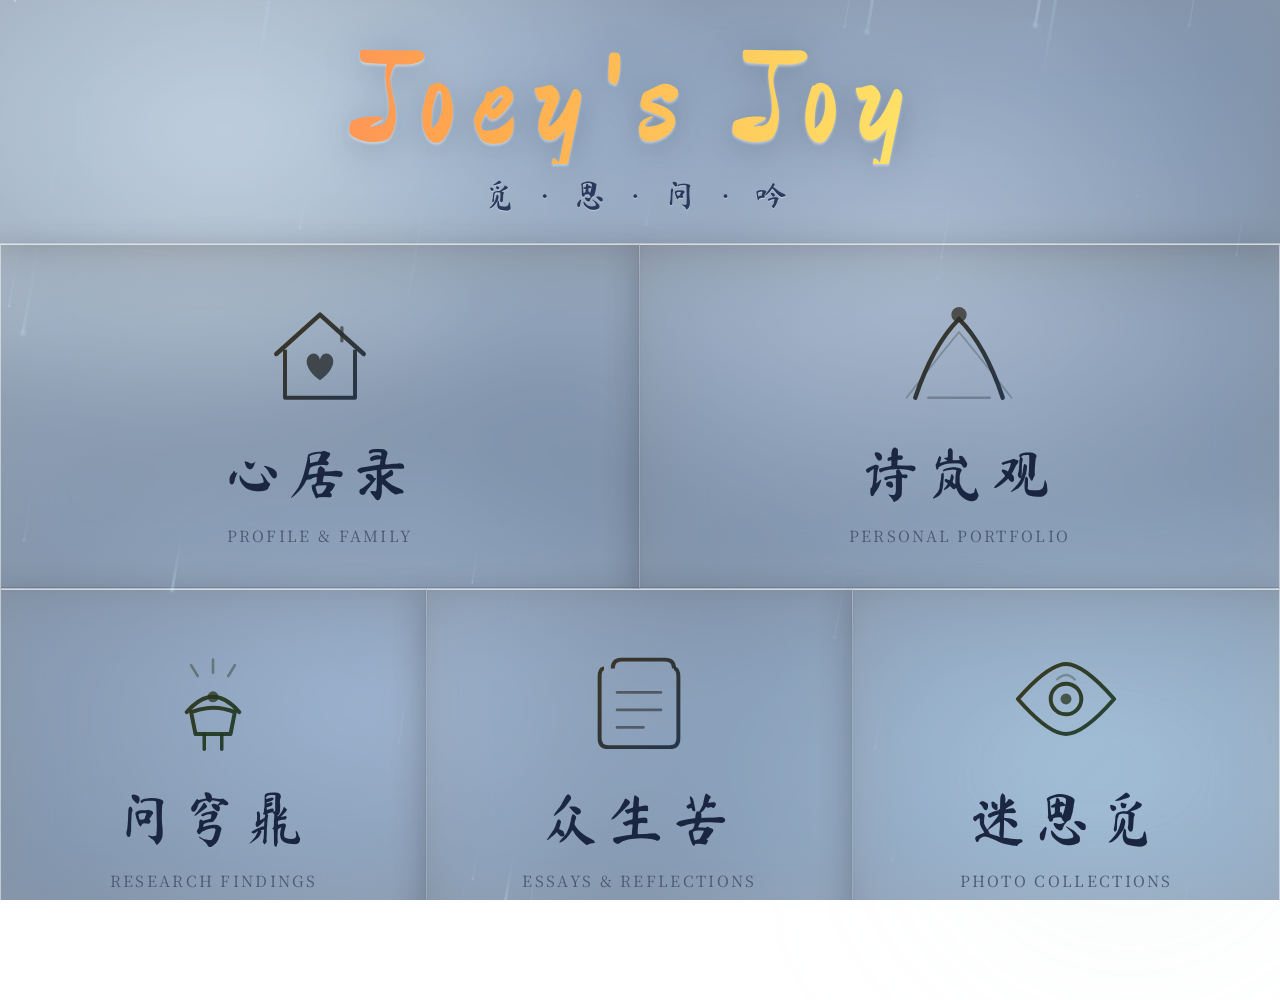
==== index.html @ c5c760f4 "Initial commit: Joey's Joy personal website - Main index.html with glassmorphism portal navigation -" ====
<!DOCTYPE html>
<html lang="zh-CN">
<head>
  <meta charset="UTF-8">
  <meta name="viewport" content="width=device-width, initial-scale=1.0">
  <title>Joey's Joy</title>
  <link href="https://fonts.googleapis.com/css2?family=Ma+Shan+Zheng&family=Noto+Serif+SC:wght@300;400;600&display=swap" rel="stylesheet">
  <style>
    :root {
      --glass-fill:   rgba(255,255,255,0.055);
      --glass-border: rgba(255,255,255,0.50);
      --amber:        #c8a55a;
      --mist:         #7a93a8;
      --jade:         #6b9e8d;
      --fg:           #1a2540;
      --fg-dim:       #4a5872;
    }

    * { margin: 0; padding: 0; box-sizing: border-box; }

    html, body {
      width: 100%; height: 100%;
      overflow: hidden;
      background:
        radial-gradient(ellipse 75% 60% at 18% 15%, rgba(178,200,225,.85) 0%, transparent 55%),
        radial-gradient(ellipse 70% 60% at 85% 85%, rgba(145,175,205,.75) 0%, transparent 55%),
        radial-gradient(ellipse 55% 55% at 72% 28%, rgba(195,210,230,.55) 0%, transparent 60%),
        radial-gradient(ellipse 50% 50% at 28% 78%, rgba(155,180,210,.55) 0%, transparent 60%),
        linear-gradient(160deg, #6a7d96 0%, #4f637c 50%, #5a6f88 100%);
      font-family: 'Noto Serif SC', serif;
      color: var(--fg);
    }

    #rain { position: fixed; inset: 0; z-index: 0; pointer-events: none; }

    .glow {
      position: fixed; border-radius: 50%;
      filter: blur(120px); pointer-events: none; z-index: 1;
    }
    .glow-a { width:700px; height:700px;
      background: radial-gradient(circle, rgba(255,220,150,0.18) 0%, transparent 70%);
      top: -220px; left: -160px; }
    .glow-b { width:480px; height:480px;
      background: radial-gradient(circle, rgba(180,220,200,0.16) 0%, transparent 70%);
      bottom: -120px; right: -90px; }

    .page {
      position: relative; z-index: 10;
      width: 100%; height: 100%;
      display: grid;
      grid-template-rows: auto 1fr auto;
    }

    .topbar {
      padding: 36px 60px 28px;
      border-bottom: 1px solid var(--glass-border);
      text-align: center;
      background: rgba(255,255,255,.28);
      backdrop-filter: blur(36px) saturate(1.4);
      box-shadow: 0 1px 0 rgba(255,255,255,.07), 0 8px 40px rgba(0,0,0,.5);
      animation: up .9s cubic-bezier(.22,1,.36,1) both;
    }

    h1 {
      font-family: 'Ma Shan Zheng', cursive;
      font-size: clamp(4rem, 10vw, 9rem);
      font-weight: 400;
      letter-spacing: .14em; line-height: 1;
      background: linear-gradient(90deg,
        #ff6b6b, #ffa94d, #ffe066, #69db7c,
        #4dabf7, #845ef7, #f06595, #ff6b6b
      );
      background-size: 250% auto;
      -webkit-background-clip: text; -webkit-text-fill-color: transparent; background-clip: text;
      filter: drop-shadow(0 2px 1px rgba(255,255,255,.4)) drop-shadow(0 4px 18px rgba(20,30,55,.25));
      animation: rainbow-flow 4s linear infinite;
    }
    @keyframes rainbow-flow {
      0%   { background-position: 0% center; }
      100% { background-position: 250% center; }
    }

    .tagline {
      margin-top: 14px;
      font-family: 'Ma Shan Zheng', cursive;
      font-size: clamp(1.2rem, 2.5vw, 2rem);
      letter-spacing: .3em; color: #2a3a5c;
      text-shadow: 0 1px 0 rgba(255,255,255,.4);
    }

    .portals {
      display: grid;
      grid-template-columns: repeat(6, 1fr);
      grid-template-rows: 1fr 1fr;
      gap: 0;
      animation: up .9s cubic-bezier(.22,1,.36,1) .1s both;
    }

    .portal:nth-child(1), .portal:nth-child(2) { grid-column: span 3; }
    .portal:nth-child(3), .portal:nth-child(4), .portal:nth-child(5) { grid-column: span 2; }

    .portal {
      position: relative;
      text-decoration: none; color: var(--fg);
      display: flex; flex-direction: column;
      align-items: center; justify-content: center;
      gap: 20px; padding: 40px;
      border: 1px solid var(--glass-border); border-top: none;
      background: rgba(255,255,255,.30);
      backdrop-filter: blur(30px) saturate(1.4);
      box-shadow: inset 0 1px 0 rgba(255,255,255,.65), inset 0 -1px 0 rgba(40,55,90,.18), 0 10px 32px rgba(20,30,55,.30), 0 1px 3px rgba(20,30,55,.20);
      overflow: hidden;
      transition: background .4s, border-color .4s, box-shadow .4s;
      cursor: pointer;
    }

    .portal:nth-child(2),
    .portal:nth-child(4),
    .portal:nth-child(5) { border-left: none; }

    .portal::before {
      content: '';
      position: absolute; inset: 0;
      background: linear-gradient(135deg, rgba(255,255,255,.04) 0%, transparent 60%);
      pointer-events: none;
    }

    .portal::after {
      content: '';
      position: absolute; top: 0; left: 0; right: 0; height: 1px;
      background: linear-gradient(90deg, transparent, var(--amber), transparent);
      opacity: 0; transition: opacity .4s;
    }
    .portal:hover::after { opacity: .8; }

    .portal:hover {
      background: rgba(255,255,255,.45);
      border-color: rgba(200,165,90,.50);
      box-shadow: inset 0 1px 0 rgba(255,255,255,.80), 0 18px 52px rgba(20,30,55,.45), 0 2px 6px rgba(20,30,55,.25);
    }

    .portal-icon {
      width: clamp(90px, 12vw, 140px); height: clamp(90px, 12vw, 140px);
      transition: transform .4s cubic-bezier(.22,1,.36,1), filter .4s;
    }
    .portal:hover .portal-icon {
      transform: scale(1.12) translateY(-4px);
      filter: drop-shadow(0 6px 20px rgba(200,165,90,.4));
    }

    .portal-title {
      font-family: 'Ma Shan Zheng', cursive;
      font-size: clamp(2.4rem, 4.5vw, 4.5rem);
      font-weight: 400; letter-spacing: .12em;
      transition: color .35s; text-align: center;
    }
    .portal:hover .portal-title { color: #5b3a08; }

    .portal-sub {
      font-size: clamp(.85rem, 1.2vw, 1.1rem);
      color: var(--fg-dim); letter-spacing: .15em;
      text-align: center; line-height: 1.7; text-transform: uppercase;
    }

    .foot {
      padding: 22px 60px; text-align: center;
      border-top: 1px solid var(--glass-border);
      background: rgba(255,255,255,.32);
      backdrop-filter: blur(24px);
      font-size: .95rem; letter-spacing: .15em; color: var(--fg-dim);
      animation: up .9s cubic-bezier(.22,1,.36,1) .2s both;
    }

    @keyframes up {
      from { opacity: 0; transform: translateY(20px); }
      to   { opacity: 1; transform: translateY(0); }
    }
  </style>
</head>
<body>

  <canvas id="rain"></canvas>
  <div class="glow glow-a"></div>
  <div class="glow glow-b"></div>

  <div class="page">

    <header class="topbar">
      <h1>Joey's Joy</h1>
      <p class="tagline">觅 · 思 · 问 · 吟</p>
    </header>

    <nav class="portals">

      <!-- 心居录 (Profile) -->
      <a href="sections/profile.html" class="portal">
        <svg class="portal-icon" viewBox="0 0 64 64" fill="none" xmlns="http://www.w3.org/2000/svg">
          <defs>
            <linearGradient id="g0" x1="0" y1="0" x2="64" y2="64" gradientUnits="userSpaceOnUse">
              <stop offset="0%" stop-color="#3a2a08" stop-opacity=".95"/>
              <stop offset="100%" stop-color="#142a4a" stop-opacity=".9"/>
            </linearGradient>
          </defs>
          <!-- house roof -->
          <path d="M12 32 L32 14 L52 32" stroke="url(#g0)" stroke-width="2" fill="none" stroke-linecap="round" stroke-linejoin="round"/>
          <!-- house body -->
          <path d="M16 30 L16 52 L48 52 L48 30" stroke="url(#g0)" stroke-width="1.8" fill="none" stroke-linejoin="round"/>
          <!-- heart inside -->
          <path d="M32 44 C 26 40, 24 34, 28 32 C 30 31, 32 33, 32 35 C 32 33, 34 31, 36 32 C 40 34, 38 40, 32 44 Z" fill="url(#g0)" opacity=".85"/>
          <!-- small chimney -->
          <line x1="42" y1="20" x2="42" y2="26" stroke="url(#g0)" stroke-width="1.5" stroke-linecap="round" opacity=".7"/>
        </svg>
        <div class="portal-title">心居录</div>
        <div class="portal-sub">Profile &amp; Family</div>
      </a>

      <!-- 诗岚观 -->
      <a href="sections/poetry-portfolio.html" class="portal">
        <svg class="portal-icon" viewBox="0 0 64 64" fill="none" xmlns="http://www.w3.org/2000/svg">
          <defs>
            <linearGradient id="g1" x1="0" y1="0" x2="64" y2="64" gradientUnits="userSpaceOnUse">
              <stop offset="0%" stop-color="#3a2a08" stop-opacity=".95"/>
              <stop offset="100%" stop-color="#142a4a" stop-opacity=".9"/>
            </linearGradient>
          </defs>
          <path d="M12 52 Q20 28 32 16 Q44 28 52 52" stroke="url(#g1)" stroke-width="2" fill="none" stroke-linecap="round"/>
          <path d="M8 52 Q22 34 32 22 Q42 34 56 52" stroke="url(#g1)" stroke-width=".8" fill="none" stroke-linecap="round" opacity=".3"/>
          <circle cx="32" cy="14" r="3.5" fill="url(#g1)" opacity=".8"/>
          <line x1="18" y1="52" x2="46" y2="52" stroke="url(#g1)" stroke-width="1.2" stroke-linecap="round" opacity=".35"/>
        </svg>
        <div class="portal-title">诗岚观</div>
        <div class="portal-sub">Personal Portfolio</div>
      </a>

      <!-- 问穹鼎 -->
      <a href="sections/research.html" class="portal">
        <svg class="portal-icon" viewBox="0 0 64 64" fill="none" xmlns="http://www.w3.org/2000/svg">
          <defs>
            <linearGradient id="g2" x1="0" y1="0" x2="64" y2="64" gradientUnits="userSpaceOnUse">
              <stop offset="0%" stop-color="#3a2a08" stop-opacity=".95"/>
              <stop offset="100%" stop-color="#0e3a2c" stop-opacity=".9"/>
            </linearGradient>
          </defs>
          <path d="M24 48 L22 38 Q32 34 42 38 L40 48 Z" stroke="url(#g2)" stroke-width="1.8" fill="none" stroke-linejoin="round"/>
          <path d="M20 38 Q32 24 44 38" stroke="url(#g2)" stroke-width="1.8" fill="none" stroke-linecap="round"/>
          <line x1="28" y1="48" x2="28" y2="55" stroke="url(#g2)" stroke-width="1.6" stroke-linecap="round"/>
          <line x1="36" y1="48" x2="36" y2="55" stroke="url(#g2)" stroke-width="1.6" stroke-linecap="round"/>
          <circle cx="32" cy="31" r="2.5" fill="url(#g2)" opacity=".8"/>
          <path d="M32 14 L32 20 M22 16.5 L25 21.5 M42 16.5 L39 21.5" stroke="url(#g2)" stroke-width="1.2" stroke-linecap="round" opacity=".45"/>
        </svg>
        <div class="portal-title">问穹鼎</div>
        <div class="portal-sub">Research Findings</div>
      </a>

      <!-- 众生苦 -->
      <a href="sections/essays.html" class="portal">
        <svg class="portal-icon" viewBox="0 0 64 64" fill="none" xmlns="http://www.w3.org/2000/svg">
          <defs>
            <linearGradient id="g3" x1="0" y1="0" x2="64" y2="64" gradientUnits="userSpaceOnUse">
              <stop offset="0%" stop-color="#3a2a08" stop-opacity=".95"/>
              <stop offset="100%" stop-color="#142a4a" stop-opacity=".9"/>
            </linearGradient>
          </defs>
          <path d="M16 18 Q14 18 14 22 L14 50 Q14 54 18 54 L46 54 Q50 54 50 50 L50 22 Q50 18 48 18" stroke="url(#g3)" stroke-width="1.8" fill="none" stroke-linejoin="round"/>
          <path d="M20 18 Q20 14 24 14 L44 14 Q48 14 48 18" stroke="url(#g3)" stroke-width="1.8" fill="none"/>
          <line x1="22" y1="29" x2="42" y2="29" stroke="url(#g3)" stroke-width="1.3" stroke-linecap="round" opacity=".65"/>
          <line x1="22" y1="37" x2="42" y2="37" stroke="url(#g3)" stroke-width="1.3" stroke-linecap="round" opacity=".65"/>
          <line x1="22" y1="45" x2="34" y2="45" stroke="url(#g3)" stroke-width="1.3" stroke-linecap="round" opacity=".65"/>
        </svg>
        <div class="portal-title">众生苦</div>
        <div class="portal-sub">Essays &amp; Reflections</div>
      </a>

      <!-- 迷思觅 -->
      <a href="sections/gallery.html" class="portal">
        <svg class="portal-icon" viewBox="0 0 64 64" fill="none" xmlns="http://www.w3.org/2000/svg">
          <defs>
            <linearGradient id="g4" x1="0" y1="0" x2="64" y2="64" gradientUnits="userSpaceOnUse">
              <stop offset="0%" stop-color="#3a2a08" stop-opacity=".95"/>
              <stop offset="100%" stop-color="#0e3a2c" stop-opacity=".9"/>
            </linearGradient>
          </defs>
          <path d="M10 32 Q24 16 32 16 Q40 16 54 32 Q40 48 32 48 Q24 48 10 32 Z" stroke="url(#g4)" stroke-width="1.8" fill="none" stroke-linejoin="round"/>
          <circle cx="32" cy="32" r="7" stroke="url(#g4)" stroke-width="1.8" fill="none"/>
          <circle cx="32" cy="32" r="2.5" fill="url(#g4)" opacity=".8"/>
          <path d="M28 23 Q32 19 36 23" stroke="url(#g4)" stroke-width="1.1" fill="none" stroke-linecap="round" opacity=".35"/>
        </svg>
        <div class="portal-title">迷思觅</div>
        <div class="portal-sub">Photo Collections</div>
      </a>

    </nav>

    <footer class="foot">© 2026 Joey's Joy</footer>
  </div>

  <script>
    (function(){
      const cv = document.getElementById('rain');
      const cx = cv.getContext('2d');
      let W, H;
      function resize(){ W = cv.width = innerWidth; H = cv.height = innerHeight; }
      resize(); window.addEventListener('resize', resize);

      const WIND = 0.17;
      const ripples = [];
      function rand(a,b){ return a + Math.random()*(b-a); }

      function mkDrop(init){
        const t = Math.random();
        const layer = t < 0.62 ? 0 : t < 0.88 ? 1 : 2;
        // [speed, strokeWidth, tailLen, opacity]
        const cfg = [
          [0.0050, 0.55, 0.038, 0.13],
          [0.0090, 1.40, 0.082, 0.35],
          [0.0155, 2.80, 0.138, 0.62]
        ][layer];
        return {
          x:   Math.random(),
          y:   init ? Math.random() : rand(-0.09, 0),
          vy:  cfg[0] * rand(0.88, 1.12),
          w:   cfg[1] * rand(0.85, 1.15),
          len: cfg[2] * rand(0.80, 1.30),
          op:  cfg[3] * rand(0.80, 1.20),
          layer
        };
      }

      const drops = Array.from({length: 240}, () => mkDrop(true));
      drops.sort((a,b) => a.layer - b.layer); // painter's order

      function frame(){
        cx.clearRect(0, 0, W, H);

        // ── ripples ──
        for(let i = ripples.length-1; i >= 0; i--){
          const r = ripples[i];
          cx.beginPath();
          cx.ellipse(r.x, r.y, r.rx, r.rx * 0.27, 0, 0, Math.PI*2);
          cx.strokeStyle = `rgba(155,210,255,${r.op})`;
          cx.lineWidth = 0.8;
          cx.stroke();
          r.rx += 2.6; r.op -= 0.05;
          if(r.op <= 0) ripples.splice(i, 1);
        }

        // ── drops ──
        drops.forEach((d, i) => {
          const x = d.x * W, y = d.y * H;
          const tl = d.len * H;
          const tx = x + WIND * tl, ty = y - tl; // angled tail origin

          // streak
          const g = cx.createLinearGradient(tx, ty, x, y);
          g.addColorStop(0,    'rgba(130,195,245,0)');
          g.addColorStop(0.52, `rgba(172,220,255,${d.op*0.42})`);
          g.addColorStop(1,    `rgba(218,243,255,${d.op})`);
          cx.beginPath(); cx.moveTo(tx, ty); cx.lineTo(x, y);
          cx.strokeStyle = g; cx.lineWidth = d.w; cx.lineCap = 'round'; cx.stroke();

          // head glow (mid + fg only)
          if(d.layer >= 1){
            const gr = cx.createRadialGradient(x, y, 0, x, y, d.w*2.7);
            gr.addColorStop(0,   `rgba(198,234,255,${d.op*0.55})`);
            gr.addColorStop(0.55,`rgba(172,216,255,${d.op*0.18})`);
            gr.addColorStop(1,   'rgba(140,196,246,0)');
            cx.beginPath(); cx.arc(x, y, d.w*2.7, 0, Math.PI*2);
            cx.fillStyle = gr; cx.fill();

            // bright core
            cx.beginPath(); cx.arc(x, y, d.w*0.90, 0, Math.PI*2);
            cx.fillStyle = `rgba(226,246,255,${d.op*0.80})`; cx.fill();

            // specular highlight
            cx.beginPath(); cx.arc(x - d.w*0.28, y - d.w*0.30, d.w*0.36, 0, Math.PI*2);
            cx.fillStyle = `rgba(255,255,255,${d.op})`; cx.fill();
          }

          d.y += d.vy;
          d.x -= WIND * d.vy * 0.55;

          if(d.y > 1.04){
            if(d.layer === 2 && Math.random() > 0.37)
              ripples.push({ x: d.x*W, y: H-1, rx: d.w*2.0, op: d.op*0.54 });
            drops[i] = mkDrop(false);
          }
        });

        requestAnimationFrame(frame);
      }
      frame();
    })();
  </script>

</body>
</html>
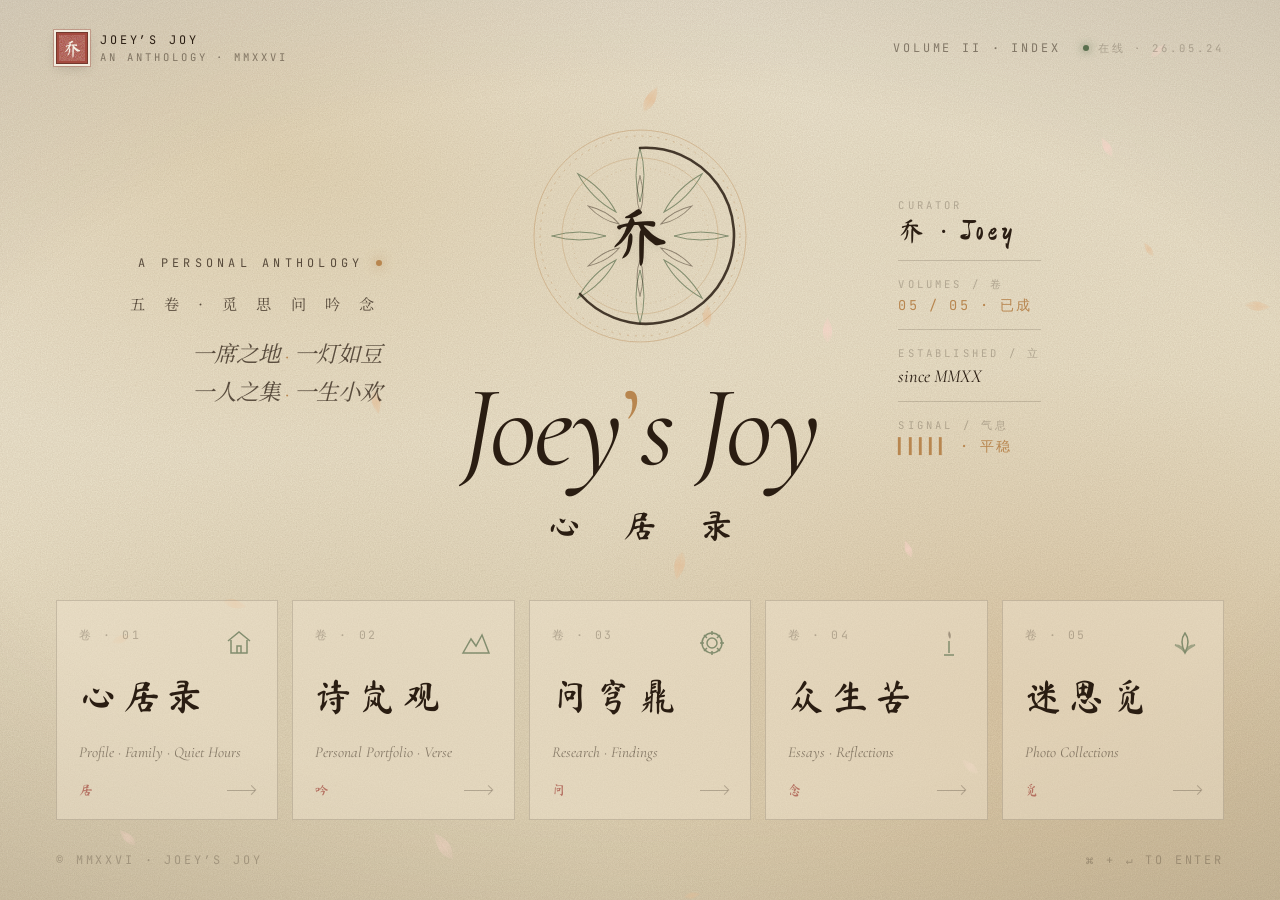
==== commit 7506f4c8: "Apply modern zen redesign from Claude Design handoff Replace the old glass/amber homepage and mismat" ====
--- a/index.html
+++ b/index.html
@@ -3,394 +3,515 @@
 <head>
   <meta charset="UTF-8">
   <meta name="viewport" content="width=device-width, initial-scale=1.0">
-  <title>Joey's Joy</title>
-  <link href="https://fonts.googleapis.com/css2?family=Ma+Shan+Zheng&family=Noto+Serif+SC:wght@300;400;600&display=swap" rel="stylesheet">
+  <title>Joey's Joy · 心居录</title>
+  <link rel="preconnect" href="https://fonts.googleapis.com">
+  <link rel="preconnect" href="https://fonts.gstatic.com" crossorigin>
+  <link href="https://fonts.googleapis.com/css2?family=Ma+Shan+Zheng&family=Cormorant+Garamond:ital,wght@0,300;0,400;0,500;1,300;1,400;1,500&family=Noto+Serif+SC:wght@300;400;600&family=JetBrains+Mono:wght@300;400;500&display=swap" rel="stylesheet">
+  <link rel="stylesheet" href="assets/zen.css">
   <style>
-    :root {
-      --glass-fill:   rgba(255,255,255,0.055);
-      --glass-border: rgba(255,255,255,0.50);
-      --amber:        #c8a55a;
-      --mist:         #7a93a8;
-      --jade:         #6b9e8d;
-      --fg:           #1a2540;
-      --fg-dim:       #4a5872;
-    }
-
-    * { margin: 0; padding: 0; box-sizing: border-box; }
-
-    html, body {
-      width: 100%; height: 100%;
-      overflow: hidden;
-      background:
-        radial-gradient(ellipse 75% 60% at 18% 15%, rgba(178,200,225,.85) 0%, transparent 55%),
-        radial-gradient(ellipse 70% 60% at 85% 85%, rgba(145,175,205,.75) 0%, transparent 55%),
-        radial-gradient(ellipse 55% 55% at 72% 28%, rgba(195,210,230,.55) 0%, transparent 60%),
-        radial-gradient(ellipse 50% 50% at 28% 78%, rgba(155,180,210,.55) 0%, transparent 60%),
-        linear-gradient(160deg, #6a7d96 0%, #4f637c 50%, #5a6f88 100%);
-      font-family: 'Noto Serif SC', serif;
-      color: var(--fg);
-    }
-
-    #rain { position: fixed; inset: 0; z-index: 0; pointer-events: none; }
-
-    .glow {
-      position: fixed; border-radius: 50%;
-      filter: blur(120px); pointer-events: none; z-index: 1;
-    }
-    .glow-a { width:700px; height:700px;
-      background: radial-gradient(circle, rgba(255,220,150,0.18) 0%, transparent 70%);
-      top: -220px; left: -160px; }
-    .glow-b { width:480px; height:480px;
-      background: radial-gradient(circle, rgba(180,220,200,0.16) 0%, transparent 70%);
-      bottom: -120px; right: -90px; }
-
-    .page {
+    /* ── index-specific ── */
+    .stage-index {
       position: relative; z-index: 10;
-      width: 100%; height: 100%;
+      width: 100%; min-height: 100vh;
       display: grid;
       grid-template-rows: auto 1fr auto;
-    }
-
-    .topbar {
-      padding: 36px 60px 28px;
-      border-bottom: 1px solid var(--glass-border);
+      padding: 28px 56px;
+      gap: 28px;
+    }
+    @media (min-height: 860px) {
+      .stage-index { height: 100vh; }
+    }
+
+    /* ── hero block ── */
+    .index-hero {
+      align-self: center;
+      width: 100%; max-width: 1500px;
+      margin: 0 auto;
+      display: grid;
+      grid-template-columns: 1fr auto 1fr;
+      gap: 80px;
+      align-items: center;
+    }
+
+    /* left: eyebrow + tagline */
+    .hero-left {
+      justify-self: end;
+      max-width: 380px;
+      text-align: right;
+      display: flex; flex-direction: column;
+      gap: 22px;
+    }
+    .hero-left .eyebrow {
+      font-family: var(--mono);
+      font-size: 0.74rem;
+      letter-spacing: 0.36em;
+      text-transform: uppercase;
+      color: var(--ink-soft);
+      display: flex; justify-content: flex-end; align-items: center; gap: 12px;
+    }
+    .hero-left .eyebrow .dot {
+      width: 6px; height: 6px; border-radius: 50%;
+      background: var(--copper);
+      box-shadow: 0 0 12px var(--copper);
+    }
+    .hero-left .ch {
+      font-family: var(--han);
+      font-size: 0.95rem;
+      letter-spacing: 0.5em;
+      color: var(--ink-soft);
+    }
+    .hero-left .tagline {
+      font-family: var(--serif);
+      font-style: italic;
+      font-size: 1.4rem;
+      color: var(--ink-soft);
+      line-height: 1.7;
+    }
+    .hero-left .tagline .accent { color: var(--copper); font-style: normal; }
+
+    /* center: mandala + title stack */
+    .hero-center {
+      display: flex; flex-direction: column;
+      align-items: center;
+      gap: 24px;
+      position: relative;
+    }
+    .mandala-wrap {
+      position: relative;
+      width: 220px; height: 220px;
+      display: grid; place-items: center;
+    }
+    .mandala-wrap svg {
+      position: absolute; inset: 0;
+      width: 100%; height: 100%;
+    }
+    .mandala-wrap .core {
+      font-family: var(--brush);
+      font-size: 4rem;
+      color: var(--ink);
+      letter-spacing: 0;
+      z-index: 2;
+      text-shadow: 0 2px 8px rgba(0,0,0,.08);
+    }
+    .mandala-wrap .ring {
+      animation: mandala-spin 80s linear infinite;
+      transform-origin: 50% 50%;
+    }
+    .mandala-wrap .ring.r-counter {
+      animation-duration: 140s;
+      animation-direction: reverse;
+    }
+    @keyframes mandala-spin {
+      to { transform: rotate(360deg); }
+    }
+
+    .title-en {
+      font-family: var(--serif);
+      font-style: italic;
+      font-weight: 400;
+      font-size: clamp(4rem, 9vw, 7.2rem);
+      line-height: 1.0;
+      letter-spacing: -0.02em;
+      color: var(--ink);
       text-align: center;
-      background: rgba(255,255,255,.28);
-      backdrop-filter: blur(36px) saturate(1.4);
-      box-shadow: 0 1px 0 rgba(255,255,255,.07), 0 8px 40px rgba(0,0,0,.5);
-      animation: up .9s cubic-bezier(.22,1,.36,1) both;
-    }
-
-    h1 {
-      font-family: 'Ma Shan Zheng', cursive;
-      font-size: clamp(4rem, 10vw, 9rem);
-      font-weight: 400;
-      letter-spacing: .14em; line-height: 1;
-      background: linear-gradient(90deg,
-        #ff6b6b, #ffa94d, #ffe066, #69db7c,
-        #4dabf7, #845ef7, #f06595, #ff6b6b
-      );
-      background-size: 250% auto;
-      -webkit-background-clip: text; -webkit-text-fill-color: transparent; background-clip: text;
-      filter: drop-shadow(0 2px 1px rgba(255,255,255,.4)) drop-shadow(0 4px 18px rgba(20,30,55,.25));
-      animation: rainbow-flow 4s linear infinite;
-    }
-    @keyframes rainbow-flow {
-      0%   { background-position: 0% center; }
-      100% { background-position: 250% center; }
-    }
-
-    .tagline {
-      margin-top: 14px;
-      font-family: 'Ma Shan Zheng', cursive;
-      font-size: clamp(1.2rem, 2.5vw, 2rem);
-      letter-spacing: .3em; color: #2a3a5c;
-      text-shadow: 0 1px 0 rgba(255,255,255,.4);
-    }
-
+      white-space: nowrap;
+    }
+    .title-en .apos { font-style: normal; color: var(--copper); font-weight: 300; }
+    .title-zh {
+      font-family: var(--brush);
+      font-size: clamp(1.6rem, 2.6vw, 2.4rem);
+      letter-spacing: 0.55em;
+      color: var(--ink);
+      padding-left: 0.55em;
+      line-height: 1;
+    }
+
+    /* right: live readout */
+    .hero-right {
+      justify-self: start;
+      max-width: 360px;
+      display: flex; flex-direction: column;
+      gap: 16px;
+    }
+    .hero-right .row {
+      display: flex; flex-direction: column; gap: 4px;
+      padding-bottom: 14px;
+      border-bottom: 1px solid var(--hair);
+    }
+    .hero-right .row:last-child { border-bottom: none; }
+    .hero-right .k {
+      font-family: var(--mono);
+      font-size: 0.66rem;
+      letter-spacing: 0.30em;
+      text-transform: uppercase;
+      color: var(--ink-ghost);
+    }
+    .hero-right .v {
+      font-family: var(--serif);
+      font-style: italic;
+      font-size: 1.15rem;
+      color: var(--ink);
+    }
+    .hero-right .v.zh {
+      font-family: var(--brush);
+      font-style: normal;
+      font-size: 1.7rem;
+      letter-spacing: 0.18em;
+      line-height: 1.1;
+    }
+    .hero-right .v.mono-v {
+      font-family: var(--mono);
+      font-style: normal;
+      font-size: 0.85rem;
+      color: var(--copper);
+      letter-spacing: 0.16em;
+    }
+
+    /* ── portals (the 5 chapter doors) ── */
     .portals {
+      align-self: end;
+      width: 100%; max-width: 1500px;
+      margin: 0 auto;
       display: grid;
-      grid-template-columns: repeat(6, 1fr);
-      grid-template-rows: 1fr 1fr;
-      gap: 0;
-      animation: up .9s cubic-bezier(.22,1,.36,1) .1s both;
-    }
-
-    .portal:nth-child(1), .portal:nth-child(2) { grid-column: span 3; }
-    .portal:nth-child(3), .portal:nth-child(4), .portal:nth-child(5) { grid-column: span 2; }
-
+      grid-template-columns: repeat(5, 1fr);
+      gap: 14px;
+    }
     .portal {
       position: relative;
-      text-decoration: none; color: var(--fg);
-      display: flex; flex-direction: column;
-      align-items: center; justify-content: center;
-      gap: 20px; padding: 40px;
-      border: 1px solid var(--glass-border); border-top: none;
-      background: rgba(255,255,255,.30);
-      backdrop-filter: blur(30px) saturate(1.4);
-      box-shadow: inset 0 1px 0 rgba(255,255,255,.65), inset 0 -1px 0 rgba(40,55,90,.18), 0 10px 32px rgba(20,30,55,.30), 0 1px 3px rgba(20,30,55,.20);
+      padding: 26px 22px 22px;
+      display: grid;
+      grid-template-rows: auto 1fr auto auto;
+      gap: 14px;
+      min-height: 220px;
+      text-decoration: none;
+      color: var(--ink);
+      border: 1px solid var(--hair);
+      background: color-mix(in srgb, var(--paper-warm) 50%, transparent);
       overflow: hidden;
-      transition: background .4s, border-color .4s, box-shadow .4s;
-      cursor: pointer;
-    }
-
-    .portal:nth-child(2),
-    .portal:nth-child(4),
-    .portal:nth-child(5) { border-left: none; }
-
-    .portal::before {
+      transition: all .55s var(--ease);
+    }
+    .portal::after {
+      /* copper line on top, draws on hover */
       content: '';
-      position: absolute; inset: 0;
-      background: linear-gradient(135deg, rgba(255,255,255,.04) 0%, transparent 60%);
-      pointer-events: none;
-    }
-
-    .portal::after {
+      position: absolute;
+      left: 0; top: 0; height: 2px;
+      width: 0;
+      background: var(--copper);
+      transition: width .55s var(--ease);
+    }
+    .portal:hover { transform: translateY(-6px); border-color: color-mix(in srgb, var(--copper) 40%, var(--hair)); background: color-mix(in srgb, var(--paper-warm) 80%, transparent); box-shadow: 0 22px 50px rgba(40,24,8,.14); }
+    .portal:hover::after { width: 100%; }
+
+    .portal .top-row {
+      display: flex; justify-content: space-between; align-items: flex-start;
+    }
+    .portal .num {
+      font-family: var(--mono);
+      font-size: 0.72rem;
+      letter-spacing: 0.22em;
+      color: var(--ink-ghost);
+    }
+    .portal .glyph svg {
+      width: 32px; height: 32px;
+      stroke: var(--moss); fill: none;
+      stroke-width: 1.5;
+      opacity: 0.7;
+      transition: all .5s var(--ease);
+    }
+    .portal:hover .glyph svg { stroke: var(--copper); opacity: 1; transform: rotate(6deg); }
+
+    .portal .zh {
+      font-family: var(--brush);
+      font-size: 2.3rem;
+      letter-spacing: 0.18em;
+      color: var(--ink);
+      line-height: 1;
+      transition: transform .5s var(--ease);
+    }
+    .portal:hover .zh { transform: translateX(4px); }
+
+    .portal .en {
+      font-family: var(--serif);
+      font-style: italic;
+      font-size: 0.95rem;
+      color: var(--ink-dim);
+      transition: color .35s;
+      line-height: 1.3;
+    }
+    .portal:hover .en { color: var(--ink); }
+
+    .portal .arrow-row {
+      display: flex; justify-content: space-between; align-items: center;
+      margin-top: 6px;
+    }
+    .portal .stamp {
+      font-family: var(--brush);
+      font-size: 0.85rem;
+      color: var(--cinnabar);
+      letter-spacing: 0.12em;
+      opacity: 0.7;
+    }
+    .portal .arrow {
+      width: 28px; height: 1px;
+      background: var(--ink-ghost);
+      position: relative;
+      transition: all .5s var(--ease);
+    }
+    .portal .arrow::after {
       content: '';
-      position: absolute; top: 0; left: 0; right: 0; height: 1px;
-      background: linear-gradient(90deg, transparent, var(--amber), transparent);
-      opacity: 0; transition: opacity .4s;
-    }
-    .portal:hover::after { opacity: .8; }
-
-    .portal:hover {
-      background: rgba(255,255,255,.45);
-      border-color: rgba(200,165,90,.50);
-      box-shadow: inset 0 1px 0 rgba(255,255,255,.80), 0 18px 52px rgba(20,30,55,.45), 0 2px 6px rgba(20,30,55,.25);
-    }
-
-    .portal-icon {
-      width: clamp(90px, 12vw, 140px); height: clamp(90px, 12vw, 140px);
-      transition: transform .4s cubic-bezier(.22,1,.36,1), filter .4s;
-    }
-    .portal:hover .portal-icon {
-      transform: scale(1.12) translateY(-4px);
-      filter: drop-shadow(0 6px 20px rgba(200,165,90,.4));
-    }
-
-    .portal-title {
-      font-family: 'Ma Shan Zheng', cursive;
-      font-size: clamp(2.4rem, 4.5vw, 4.5rem);
-      font-weight: 400; letter-spacing: .12em;
-      transition: color .35s; text-align: center;
-    }
-    .portal:hover .portal-title { color: #5b3a08; }
-
-    .portal-sub {
-      font-size: clamp(.85rem, 1.2vw, 1.1rem);
-      color: var(--fg-dim); letter-spacing: .15em;
-      text-align: center; line-height: 1.7; text-transform: uppercase;
-    }
-
-    .foot {
-      padding: 22px 60px; text-align: center;
-      border-top: 1px solid var(--glass-border);
-      background: rgba(255,255,255,.32);
-      backdrop-filter: blur(24px);
-      font-size: .95rem; letter-spacing: .15em; color: var(--fg-dim);
-      animation: up .9s cubic-bezier(.22,1,.36,1) .2s both;
-    }
-
-    @keyframes up {
-      from { opacity: 0; transform: translateY(20px); }
-      to   { opacity: 1; transform: translateY(0); }
+      position: absolute; right: 0; top: 50%;
+      width: 6px; height: 6px;
+      border-top: 1px solid currentColor;
+      border-right: 1px solid currentColor;
+      transform: translateY(-50%) rotate(45deg);
+      color: var(--ink-ghost);
+      transition: color .35s;
+    }
+    .portal:hover .arrow { width: 48px; background: var(--copper); }
+    .portal:hover .arrow::after { color: var(--copper); }
+
+    /* responsive */
+    @media (max-width: 1100px) {
+      body { overflow: auto; }
+      .stage-index { height: auto; min-height: 100vh; padding: 22px; gap: 32px; }
+      .index-hero { grid-template-columns: 1fr; gap: 36px; }
+      .hero-left { justify-self: center; text-align: center; max-width: none; }
+      .hero-left .eyebrow { justify-content: center; }
+      .hero-right { justify-self: center; max-width: 500px; width: 100%; }
+      .portals { grid-template-columns: repeat(2, 1fr); }
+    }
+    @media (max-width: 600px) {
+      .portals { grid-template-columns: 1fr; }
+      .mandala-wrap { width: 180px; height: 180px; }
+      .mandala-wrap .core { font-size: 3rem; }
     }
   </style>
 </head>
-<body>
-
-  <canvas id="rain"></canvas>
-  <div class="glow glow-a"></div>
-  <div class="glow glow-b"></div>
-
-  <div class="page">
-
-    <header class="topbar">
-      <h1>Joey's Joy</h1>
-      <p class="tagline">觅 · 思 · 问 · 吟</p>
+<body data-theme="light" data-fx="petals">
+
+  <!-- backdrop -->
+  <div class="zen-field"></div>
+  <div class="zen-grain"></div>
+  <div class="zen-vignette"></div>
+
+  <div class="stage-index">
+
+    <!-- ── topbar ── -->
+    <header class="zen-topbar zen-rise" style="border-bottom: none; padding: 4px 0; background: transparent; backdrop-filter: none;">
+      <div class="left">
+        <span class="zen-brand">
+          <span class="seal">乔</span>
+          <span style="display:flex; flex-direction:column; gap:2px;">
+            <span class="mono">Joey&rsquo;s Joy</span>
+            <span class="mono small dim">An Anthology · MMXXVI</span>
+          </span>
+        </span>
+      </div>
+      <div class="right">
+        <span class="mono dim">Volume II · Index</span>
+        <span class="zen-live"><span class="pulse"></span><span class="mono small ghost">在线 · 26.05.24</span></span>
+      </div>
     </header>
 
-    <nav class="portals">
-
-      <!-- 心居录 (Profile) -->
+    <!-- ── hero with mandala ── -->
+    <section class="index-hero">
+
+      <!-- LEFT -->
+      <div class="hero-left zen-rise d1">
+        <div class="eyebrow">
+          <span>A Personal Anthology</span>
+          <span class="dot"></span>
+        </div>
+        <div class="ch">五 卷 · 觅 思 问 吟 念</div>
+        <p class="tagline">
+          一席之地 <span class="accent">·</span> 一灯如豆<br>
+          一人之集 <span class="accent">·</span> 一生小欢
+        </p>
+      </div>
+
+      <!-- CENTER mandala + title -->
+      <div class="hero-center zen-rise">
+        <div class="mandala-wrap">
+          <!-- outer ring (slow) -->
+          <svg viewBox="0 0 220 220" class="ring">
+            <g fill="none" stroke="#b8864f" stroke-width="0.7" opacity="0.55">
+              <circle cx="110" cy="110" r="106"/>
+              <circle cx="110" cy="110" r="100" stroke-dasharray="2 6"/>
+            </g>
+            <!-- 8 lotus petals ornament -->
+            <g fill="none" stroke="#5a6f4e" stroke-width="1" opacity="0.7" stroke-linecap="round">
+              <g id="petal8">
+                <path d="M110 22 Q118 50 110 76 Q102 50 110 22 Z"/>
+              </g>
+              <use href="#petal8" transform="rotate(45 110 110)"/>
+              <use href="#petal8" transform="rotate(90 110 110)"/>
+              <use href="#petal8" transform="rotate(135 110 110)"/>
+              <use href="#petal8" transform="rotate(180 110 110)"/>
+              <use href="#petal8" transform="rotate(225 110 110)"/>
+              <use href="#petal8" transform="rotate(270 110 110)"/>
+              <use href="#petal8" transform="rotate(315 110 110)"/>
+            </g>
+          </svg>
+          <!-- inner ring (counter) -->
+          <svg viewBox="0 0 220 220" class="ring r-counter">
+            <g fill="none" stroke="#b8864f" stroke-width="0.6" opacity="0.5">
+              <circle cx="110" cy="110" r="78"/>
+              <circle cx="110" cy="110" r="68" stroke-dasharray="1 4"/>
+            </g>
+            <!-- inner small petals -->
+            <g fill="none" stroke="#2a1d12" stroke-width="0.9" opacity="0.45" stroke-linecap="round">
+              <g id="petalIn">
+                <path d="M110 50 Q116 70 110 86 Q104 70 110 50 Z"/>
+              </g>
+              <use href="#petalIn" transform="rotate(60  110 110)"/>
+              <use href="#petalIn" transform="rotate(120 110 110)"/>
+              <use href="#petalIn" transform="rotate(180 110 110)"/>
+              <use href="#petalIn" transform="rotate(240 110 110)"/>
+              <use href="#petalIn" transform="rotate(300 110 110)"/>
+            </g>
+          </svg>
+          <!-- enso ring (drawn) -->
+          <svg viewBox="0 0 220 220" style="position:absolute; inset:0;">
+            <path d="M 110 22
+                     A 88 88 0 1 1 50 168"
+                  fill="none" stroke="#2a1d12" stroke-width="2.6"
+                  stroke-linecap="round" opacity="0.85"
+                  stroke-dasharray="500" stroke-dashoffset="0"/>
+          </svg>
+          <span class="core">乔</span>
+        </div>
+
+        <h1 class="title-en">Joey<span class="apos">&rsquo;</span>s Joy</h1>
+        <div class="title-zh">心 居 录</div>
+      </div>
+
+      <!-- RIGHT readout -->
+      <div class="hero-right zen-rise d2">
+        <div class="row">
+          <span class="k">Curator</span>
+          <span class="v zh">乔 · Joey</span>
+        </div>
+        <div class="row">
+          <span class="k">Volumes / 卷</span>
+          <span class="v mono-v">05 / 05 · 已成</span>
+        </div>
+        <div class="row">
+          <span class="k">Established / 立</span>
+          <span class="v"><em>since MMXX</em></span>
+        </div>
+        <div class="row">
+          <span class="k">Signal / 气息</span>
+          <span class="v mono-v">▍▍▍▍▍ · 平稳</span>
+        </div>
+      </div>
+
+    </section>
+
+    <!-- ── 5 portals ── -->
+    <nav class="portals zen-rise d3">
+
       <a href="sections/profile.html" class="portal">
-        <svg class="portal-icon" viewBox="0 0 64 64" fill="none" xmlns="http://www.w3.org/2000/svg">
-          <defs>
-            <linearGradient id="g0" x1="0" y1="0" x2="64" y2="64" gradientUnits="userSpaceOnUse">
-              <stop offset="0%" stop-color="#3a2a08" stop-opacity=".95"/>
-              <stop offset="100%" stop-color="#142a4a" stop-opacity=".9"/>
-            </linearGradient>
-          </defs>
-          <!-- house roof -->
-          <path d="M12 32 L32 14 L52 32" stroke="url(#g0)" stroke-width="2" fill="none" stroke-linecap="round" stroke-linejoin="round"/>
-          <!-- house body -->
-          <path d="M16 30 L16 52 L48 52 L48 30" stroke="url(#g0)" stroke-width="1.8" fill="none" stroke-linejoin="round"/>
-          <!-- heart inside -->
-          <path d="M32 44 C 26 40, 24 34, 28 32 C 30 31, 32 33, 32 35 C 32 33, 34 31, 36 32 C 40 34, 38 40, 32 44 Z" fill="url(#g0)" opacity=".85"/>
-          <!-- small chimney -->
-          <line x1="42" y1="20" x2="42" y2="26" stroke="url(#g0)" stroke-width="1.5" stroke-linecap="round" opacity=".7"/>
-        </svg>
-        <div class="portal-title">心居录</div>
-        <div class="portal-sub">Profile &amp; Family</div>
+        <div class="top-row">
+          <span class="num">卷 · 01</span>
+          <span class="glyph">
+            <!-- household / home glyph -->
+            <svg viewBox="0 0 32 32"><path d="M5 14 L16 5 L27 14 M8 13 V26 H24 V13 M14 26 V19 H18 V26"/></svg>
+          </span>
+        </div>
+        <div class="zh">心居录</div>
+        <div class="en"><em>Profile · Family · Quiet Hours</em></div>
+        <div class="arrow-row">
+          <span class="stamp">居</span>
+          <span class="arrow"></span>
+        </div>
       </a>
 
-      <!-- 诗岚观 -->
       <a href="sections/poetry-portfolio.html" class="portal">
-        <svg class="portal-icon" viewBox="0 0 64 64" fill="none" xmlns="http://www.w3.org/2000/svg">
-          <defs>
-            <linearGradient id="g1" x1="0" y1="0" x2="64" y2="64" gradientUnits="userSpaceOnUse">
-              <stop offset="0%" stop-color="#3a2a08" stop-opacity=".95"/>
-              <stop offset="100%" stop-color="#142a4a" stop-opacity=".9"/>
-            </linearGradient>
-          </defs>
-          <path d="M12 52 Q20 28 32 16 Q44 28 52 52" stroke="url(#g1)" stroke-width="2" fill="none" stroke-linecap="round"/>
-          <path d="M8 52 Q22 34 32 22 Q42 34 56 52" stroke="url(#g1)" stroke-width=".8" fill="none" stroke-linecap="round" opacity=".3"/>
-          <circle cx="32" cy="14" r="3.5" fill="url(#g1)" opacity=".8"/>
-          <line x1="18" y1="52" x2="46" y2="52" stroke="url(#g1)" stroke-width="1.2" stroke-linecap="round" opacity=".35"/>
-        </svg>
-        <div class="portal-title">诗岚观</div>
-        <div class="portal-sub">Personal Portfolio</div>
+        <div class="top-row">
+          <span class="num">卷 · 02</span>
+          <span class="glyph">
+            <!-- mountain / brush -->
+            <svg viewBox="0 0 32 32"><path d="M3 26 L11 12 L16 19 L22 8 L29 26 Z" /></svg>
+          </span>
+        </div>
+        <div class="zh">诗岚观</div>
+        <div class="en"><em>Personal Portfolio · Verse</em></div>
+        <div class="arrow-row">
+          <span class="stamp">吟</span>
+          <span class="arrow"></span>
+        </div>
       </a>
 
-      <!-- 问穹鼎 -->
       <a href="sections/research.html" class="portal">
-        <svg class="portal-icon" viewBox="0 0 64 64" fill="none" xmlns="http://www.w3.org/2000/svg">
-          <defs>
-            <linearGradient id="g2" x1="0" y1="0" x2="64" y2="64" gradientUnits="userSpaceOnUse">
-              <stop offset="0%" stop-color="#3a2a08" stop-opacity=".95"/>
-              <stop offset="100%" stop-color="#0e3a2c" stop-opacity=".9"/>
-            </linearGradient>
-          </defs>
-          <path d="M24 48 L22 38 Q32 34 42 38 L40 48 Z" stroke="url(#g2)" stroke-width="1.8" fill="none" stroke-linejoin="round"/>
-          <path d="M20 38 Q32 24 44 38" stroke="url(#g2)" stroke-width="1.8" fill="none" stroke-linecap="round"/>
-          <line x1="28" y1="48" x2="28" y2="55" stroke="url(#g2)" stroke-width="1.6" stroke-linecap="round"/>
-          <line x1="36" y1="48" x2="36" y2="55" stroke="url(#g2)" stroke-width="1.6" stroke-linecap="round"/>
-          <circle cx="32" cy="31" r="2.5" fill="url(#g2)" opacity=".8"/>
-          <path d="M32 14 L32 20 M22 16.5 L25 21.5 M42 16.5 L39 21.5" stroke="url(#g2)" stroke-width="1.2" stroke-linecap="round" opacity=".45"/>
-        </svg>
-        <div class="portal-title">问穹鼎</div>
-        <div class="portal-sub">Research Findings</div>
+        <div class="top-row">
+          <span class="num">卷 · 03</span>
+          <span class="glyph">
+            <!-- mandala/compass -->
+            <svg viewBox="0 0 32 32">
+              <circle cx="16" cy="16" r="10"/>
+              <circle cx="16" cy="16" r="5"/>
+              <path d="M16 4 V8 M16 24 V28 M4 16 H8 M24 16 H28 M8 8 L11 11 M21 21 L24 24 M8 24 L11 21 M21 11 L24 8"/>
+            </svg>
+          </span>
+        </div>
+        <div class="zh">问穹鼎</div>
+        <div class="en"><em>Research · Findings</em></div>
+        <div class="arrow-row">
+          <span class="stamp">问</span>
+          <span class="arrow"></span>
+        </div>
       </a>
 
-      <!-- 众生苦 -->
       <a href="sections/essays.html" class="portal">
-        <svg class="portal-icon" viewBox="0 0 64 64" fill="none" xmlns="http://www.w3.org/2000/svg">
-          <defs>
-            <linearGradient id="g3" x1="0" y1="0" x2="64" y2="64" gradientUnits="userSpaceOnUse">
-              <stop offset="0%" stop-color="#3a2a08" stop-opacity=".95"/>
-              <stop offset="100%" stop-color="#142a4a" stop-opacity=".9"/>
-            </linearGradient>
-          </defs>
-          <path d="M16 18 Q14 18 14 22 L14 50 Q14 54 18 54 L46 54 Q50 54 50 50 L50 22 Q50 18 48 18" stroke="url(#g3)" stroke-width="1.8" fill="none" stroke-linejoin="round"/>
-          <path d="M20 18 Q20 14 24 14 L44 14 Q48 14 48 18" stroke="url(#g3)" stroke-width="1.8" fill="none"/>
-          <line x1="22" y1="29" x2="42" y2="29" stroke="url(#g3)" stroke-width="1.3" stroke-linecap="round" opacity=".65"/>
-          <line x1="22" y1="37" x2="42" y2="37" stroke="url(#g3)" stroke-width="1.3" stroke-linecap="round" opacity=".65"/>
-          <line x1="22" y1="45" x2="34" y2="45" stroke="url(#g3)" stroke-width="1.3" stroke-linecap="round" opacity=".65"/>
-        </svg>
-        <div class="portal-title">众生苦</div>
-        <div class="portal-sub">Essays &amp; Reflections</div>
+        <div class="top-row">
+          <span class="num">卷 · 04</span>
+          <span class="glyph">
+            <!-- incense / candle -->
+            <svg viewBox="0 0 32 32">
+              <path d="M16 4 Q19 8 17 12 Q14 8 16 4 Z" fill="currentColor" stroke="none" opacity=".5"/>
+              <line x1="16" y1="14" x2="16" y2="26"/>
+              <line x1="11" y1="28" x2="21" y2="28"/>
+            </svg>
+          </span>
+        </div>
+        <div class="zh">众生苦</div>
+        <div class="en"><em>Essays · Reflections</em></div>
+        <div class="arrow-row">
+          <span class="stamp">念</span>
+          <span class="arrow"></span>
+        </div>
       </a>
 
-      <!-- 迷思觅 -->
       <a href="sections/gallery.html" class="portal">
-        <svg class="portal-icon" viewBox="0 0 64 64" fill="none" xmlns="http://www.w3.org/2000/svg">
-          <defs>
-            <linearGradient id="g4" x1="0" y1="0" x2="64" y2="64" gradientUnits="userSpaceOnUse">
-              <stop offset="0%" stop-color="#3a2a08" stop-opacity=".95"/>
-              <stop offset="100%" stop-color="#0e3a2c" stop-opacity=".9"/>
-            </linearGradient>
-          </defs>
-          <path d="M10 32 Q24 16 32 16 Q40 16 54 32 Q40 48 32 48 Q24 48 10 32 Z" stroke="url(#g4)" stroke-width="1.8" fill="none" stroke-linejoin="round"/>
-          <circle cx="32" cy="32" r="7" stroke="url(#g4)" stroke-width="1.8" fill="none"/>
-          <circle cx="32" cy="32" r="2.5" fill="url(#g4)" opacity=".8"/>
-          <path d="M28 23 Q32 19 36 23" stroke="url(#g4)" stroke-width="1.1" fill="none" stroke-linecap="round" opacity=".35"/>
-        </svg>
-        <div class="portal-title">迷思觅</div>
-        <div class="portal-sub">Photo Collections</div>
+        <div class="top-row">
+          <span class="num">卷 · 05</span>
+          <span class="glyph">
+            <!-- lotus petal -->
+            <svg viewBox="0 0 32 32">
+              <path d="M16 6 Q22 14 16 26 Q10 14 16 6 Z"/>
+              <path d="M6 18 Q14 18 16 26 Q14 22 6 18 Z" opacity=".7"/>
+              <path d="M26 18 Q18 18 16 26 Q18 22 26 18 Z" opacity=".7"/>
+            </svg>
+          </span>
+        </div>
+        <div class="zh">迷思觅</div>
+        <div class="en"><em>Photo Collections</em></div>
+        <div class="arrow-row">
+          <span class="stamp">觅</span>
+          <span class="arrow"></span>
+        </div>
       </a>
 
     </nav>
 
-    <footer class="foot">© 2026 Joey's Joy</footer>
+    <!-- ── footer ── -->
+    <footer class="zen-foot zen-rise d4" style="border-top: none; padding: 4px 0; background: transparent; backdrop-filter: none;">
+      <span class="mono ghost">© MMXXVI · Joey&rsquo;s Joy</span>
+      <span class="mono ghost">⌘ + ↵ to enter</span>
+    </footer>
+
   </div>
 
-  <script>
-    (function(){
-      const cv = document.getElementById('rain');
-      const cx = cv.getContext('2d');
-      let W, H;
-      function resize(){ W = cv.width = innerWidth; H = cv.height = innerHeight; }
-      resize(); window.addEventListener('resize', resize);
-
-      const WIND = 0.17;
-      const ripples = [];
-      function rand(a,b){ return a + Math.random()*(b-a); }
-
-      function mkDrop(init){
-        const t = Math.random();
-        const layer = t < 0.62 ? 0 : t < 0.88 ? 1 : 2;
-        // [speed, strokeWidth, tailLen, opacity]
-        const cfg = [
-          [0.0050, 0.55, 0.038, 0.13],
-          [0.0090, 1.40, 0.082, 0.35],
-          [0.0155, 2.80, 0.138, 0.62]
-        ][layer];
-        return {
-          x:   Math.random(),
-          y:   init ? Math.random() : rand(-0.09, 0),
-          vy:  cfg[0] * rand(0.88, 1.12),
-          w:   cfg[1] * rand(0.85, 1.15),
-          len: cfg[2] * rand(0.80, 1.30),
-          op:  cfg[3] * rand(0.80, 1.20),
-          layer
-        };
-      }
-
-      const drops = Array.from({length: 240}, () => mkDrop(true));
-      drops.sort((a,b) => a.layer - b.layer); // painter's order
-
-      function frame(){
-        cx.clearRect(0, 0, W, H);
-
-        // ── ripples ──
-        for(let i = ripples.length-1; i >= 0; i--){
-          const r = ripples[i];
-          cx.beginPath();
-          cx.ellipse(r.x, r.y, r.rx, r.rx * 0.27, 0, 0, Math.PI*2);
-          cx.strokeStyle = `rgba(155,210,255,${r.op})`;
-          cx.lineWidth = 0.8;
-          cx.stroke();
-          r.rx += 2.6; r.op -= 0.05;
-          if(r.op <= 0) ripples.splice(i, 1);
-        }
-
-        // ── drops ──
-        drops.forEach((d, i) => {
-          const x = d.x * W, y = d.y * H;
-          const tl = d.len * H;
-          const tx = x + WIND * tl, ty = y - tl; // angled tail origin
-
-          // streak
-          const g = cx.createLinearGradient(tx, ty, x, y);
-          g.addColorStop(0,    'rgba(130,195,245,0)');
-          g.addColorStop(0.52, `rgba(172,220,255,${d.op*0.42})`);
-          g.addColorStop(1,    `rgba(218,243,255,${d.op})`);
-          cx.beginPath(); cx.moveTo(tx, ty); cx.lineTo(x, y);
-          cx.strokeStyle = g; cx.lineWidth = d.w; cx.lineCap = 'round'; cx.stroke();
-
-          // head glow (mid + fg only)
-          if(d.layer >= 1){
-            const gr = cx.createRadialGradient(x, y, 0, x, y, d.w*2.7);
-            gr.addColorStop(0,   `rgba(198,234,255,${d.op*0.55})`);
-            gr.addColorStop(0.55,`rgba(172,216,255,${d.op*0.18})`);
-            gr.addColorStop(1,   'rgba(140,196,246,0)');
-            cx.beginPath(); cx.arc(x, y, d.w*2.7, 0, Math.PI*2);
-            cx.fillStyle = gr; cx.fill();
-
-            // bright core
-            cx.beginPath(); cx.arc(x, y, d.w*0.90, 0, Math.PI*2);
-            cx.fillStyle = `rgba(226,246,255,${d.op*0.80})`; cx.fill();
-
-            // specular highlight
-            cx.beginPath(); cx.arc(x - d.w*0.28, y - d.w*0.30, d.w*0.36, 0, Math.PI*2);
-            cx.fillStyle = `rgba(255,255,255,${d.op})`; cx.fill();
-          }
-
-          d.y += d.vy;
-          d.x -= WIND * d.vy * 0.55;
-
-          if(d.y > 1.04){
-            if(d.layer === 2 && Math.random() > 0.37)
-              ripples.push({ x: d.x*W, y: H-1, rx: d.w*2.0, op: d.op*0.54 });
-            drops[i] = mkDrop(false);
-          }
-        });
-
-        requestAnimationFrame(frame);
-      }
-      frame();
-    })();
-  </script>
-
+  <script src="assets/zen-fx.js"></script>
 </body>
 </html>
--- a/assets/zen.css
+++ b/assets/zen.css
@@ -0,0 +1,448 @@
+/* ─────────────────────────────────────────────────────────
+   Joey's Joy — 现代禅意 design system
+   modern zen: linen white · deep wood · moss · copper · cinnabar
+   ───────────────────────────────────────────────────────── */
+
+/* ── tokens · LIGHT (default) ───────────────────────────── */
+:root {
+  /* surfaces */
+  --paper:        #f3ede0;
+  --paper-2:      #e8dfcc;
+  --paper-3:      #d8caac;
+  --paper-warm:   #ede2cb;
+
+  /* ink */
+  --ink:          #2a1d12;
+  --ink-soft:     rgba(42, 29, 18, 0.74);
+  --ink-dim:      rgba(42, 29, 18, 0.50);
+  --ink-ghost:    rgba(42, 29, 18, 0.26);
+  --ink-faint:    rgba(42, 29, 18, 0.10);
+  --hair:         rgba(42, 29, 18, 0.16);
+  --hair-soft:    rgba(42, 29, 18, 0.08);
+
+  /* accents */
+  --moss:         #5a6f4e;          /* 苔藓绿 */
+  --moss-deep:    #3f5236;
+  --copper:       #b8864f;          /* 铜金 */
+  --copper-deep:  #8e6334;
+  --cinnabar:     #a44a3f;          /* 朱砂印 */
+  --jade:         #6d8a76;
+
+  /* typography */
+  --mono:  'JetBrains Mono', ui-monospace, SFMono-Regular, Menlo, monospace;
+  --serif: 'Cormorant Garamond', 'Noto Serif SC', serif;
+  --brush: 'Ma Shan Zheng', cursive;
+  --han:   'Noto Serif SC', 'Songti SC', 'STSong', serif;
+
+  /* motion */
+  --ease: cubic-bezier(.22, 1, .36, 1);
+}
+
+/* ── tokens · DARK ──────────────────────────────────────── */
+[data-theme="dark"] {
+  --paper:        #1a1410;
+  --paper-2:      #120d09;
+  --paper-3:      #261c14;
+  --paper-warm:   #221911;
+
+  --ink:          #ede1c4;
+  --ink-soft:     rgba(237, 225, 196, 0.78);
+  --ink-dim:      rgba(237, 225, 196, 0.50);
+  --ink-ghost:    rgba(237, 225, 196, 0.28);
+  --ink-faint:    rgba(237, 225, 196, 0.12);
+  --hair:         rgba(237, 225, 196, 0.16);
+  --hair-soft:    rgba(237, 225, 196, 0.08);
+
+  --moss:         #8aa07a;
+  --moss-deep:    #5d7350;
+  --copper:       #d6a160;
+  --copper-deep:  #b5824a;
+  --cinnabar:     #c25e4f;
+  --jade:         #94b3a0;
+}
+
+/* ── reset ──────────────────────────────────────────────── */
+* { margin: 0; padding: 0; box-sizing: border-box; }
+
+html, body {
+  background: var(--paper);
+  color: var(--ink);
+  font-family: var(--han);
+  font-weight: 400;
+  -webkit-font-smoothing: antialiased;
+  -moz-osx-font-smoothing: grayscale;
+  min-height: 100%;
+}
+body { min-height: 100vh; position: relative; overflow-x: hidden; }
+
+a { color: inherit; text-decoration: none; }
+
+/* ── background field (every page sits on this) ─────────── */
+.zen-field {
+  position: fixed; inset: 0; z-index: 0; pointer-events: none;
+}
+
+/* LIGHT field — warm linen with watercolor mottle (default) */
+.zen-field {
+  background:
+    radial-gradient(ellipse 70% 55% at 22% 18%, rgba(208,182,128,.34) 0%, transparent 60%),
+    radial-gradient(ellipse 65% 60% at 82% 78%, rgba(184,134,79,.20) 0%, transparent 62%),
+    radial-gradient(ellipse 50% 50% at 70% 22%, rgba(232,222,196,.55) 0%, transparent 65%),
+    radial-gradient(ellipse 55% 50% at 28% 80%, rgba(216,202,172,.45) 0%, transparent 65%),
+    linear-gradient(170deg, #f4eedf 0%, #ece2c9 50%, #e0d3b4 100%);
+}
+
+/* DARK field — deep wood with low-glow */
+[data-theme="dark"] .zen-field {
+  background:
+    radial-gradient(ellipse 70% 55% at 22% 18%, rgba(184,134,79,.18) 0%, transparent 62%),
+    radial-gradient(ellipse 65% 60% at 82% 80%, rgba(90,111,78,.16)  0%, transparent 62%),
+    radial-gradient(ellipse 50% 50% at 70% 22%, rgba(70,52,34,.55)   0%, transparent 65%),
+    linear-gradient(170deg, #1d160f 0%, #14100b 55%, #0e0a07 100%);
+}
+
+/* paper grain (very subtle) — default light */
+.zen-grain {
+  position: fixed; inset: 0; z-index: 1; pointer-events: none;
+  opacity: 0.32; mix-blend-mode: multiply;
+  background-image: url("data:image/svg+xml;utf8,<svg xmlns='http://www.w3.org/2000/svg' width='200' height='200'><filter id='n'><feTurbulence type='fractalNoise' baseFrequency='0.82' numOctaves='2' stitchTiles='stitch'/><feColorMatrix values='0 0 0 0 0.18  0 0 0 0 0.12  0 0 0 0 0.07  0 0 0 0.55 0'/></filter><rect width='100%25' height='100%25' filter='url(%23n)'/></svg>");
+}
+[data-theme="dark"] .zen-grain {
+  opacity: 0.18; mix-blend-mode: overlay;
+  background-image: url("data:image/svg+xml;utf8,<svg xmlns='http://www.w3.org/2000/svg' width='200' height='200'><filter id='n'><feTurbulence type='fractalNoise' baseFrequency='0.85' numOctaves='2' stitchTiles='stitch'/><feColorMatrix values='0 0 0 0 0.85  0 0 0 0 0.75  0 0 0 0 0.55  0 0 0 0.45 0'/></filter><rect width='100%25' height='100%25' filter='url(%23n)'/></svg>");
+}
+
+/* vignette */
+.zen-vignette {
+  position: fixed; inset: 0; z-index: 2; pointer-events: none;
+  background: radial-gradient(ellipse 105% 80% at 50% 50%, transparent 50%, rgba(50, 30, 12, 0.20) 100%);
+}
+[data-theme="dark"] .zen-vignette {
+  background: radial-gradient(ellipse 100% 80% at 50% 50%, transparent 35%, rgba(0,0,0,.55) 100%);
+}
+
+/* sutra ghost layer — half-transparent characters drifting */
+.zen-sutra {
+  position: fixed; inset: 0; z-index: 1; pointer-events: none;
+  opacity: 0.06;
+  font-family: var(--han);
+  font-size: 26px;
+  letter-spacing: 0.5em;
+  line-height: 2.4;
+  color: var(--ink);
+  padding: 40px;
+  overflow: hidden;
+  user-select: none;
+  writing-mode: vertical-rl;
+  white-space: pre-wrap;
+  word-break: break-all;
+}
+[data-theme="dark"] .zen-sutra { opacity: 0.045; }
+
+/* canvas layer (petals/smoke) */
+.zen-fx {
+  position: fixed; inset: 0; z-index: 3; pointer-events: none;
+}
+
+/* ── typography utilities ──────────────────────────────── */
+.mono {
+  font-family: var(--mono);
+  font-size: 0.74rem;
+  letter-spacing: 0.24em;
+  text-transform: uppercase;
+  color: var(--ink);
+}
+.mono.dim    { color: var(--ink-dim); }
+.mono.ghost  { color: var(--ink-ghost); }
+.mono.copper { color: var(--copper); }
+.mono.moss   { color: var(--moss); }
+.mono.small  { font-size: 0.66rem; letter-spacing: 0.28em; }
+
+.brush       { font-family: var(--brush); font-weight: 400; letter-spacing: 0.16em; }
+.serif-em    { font-family: var(--serif); font-style: italic; font-weight: 400; }
+
+/* ── stage ─────────────────────────────────────────────── */
+.zen-stage {
+  position: relative; z-index: 10;
+  min-height: 100vh;
+  display: grid;
+  grid-template-rows: auto 1fr auto;
+}
+
+/* ── topbar (consistent across all sub pages) ──────────── */
+.zen-topbar {
+  position: relative; z-index: 10;
+  padding: 22px 56px;
+  display: flex; justify-content: space-between; align-items: center;
+  border-bottom: 1px solid var(--hair);
+  background: linear-gradient(180deg,
+    color-mix(in srgb, var(--paper) 60%, transparent),
+    color-mix(in srgb, var(--paper) 30%, transparent));
+  backdrop-filter: blur(8px);
+  -webkit-backdrop-filter: blur(8px);
+}
+.zen-topbar .left,
+.zen-topbar .right {
+  display: flex; align-items: center; gap: 22px;
+}
+
+.zen-back {
+  display: inline-flex; align-items: center; gap: 12px;
+  font-family: var(--mono);
+  font-size: 0.74rem;
+  letter-spacing: 0.22em;
+  text-transform: uppercase;
+  color: var(--ink-soft);
+  padding: 9px 18px 9px 14px;
+  border: 1px solid var(--hair);
+  background: color-mix(in srgb, var(--paper-warm) 50%, transparent);
+  transition: all .35s var(--ease);
+}
+.zen-back:hover {
+  color: var(--copper);
+  border-color: color-mix(in srgb, var(--copper) 55%, transparent);
+  background: color-mix(in srgb, var(--copper) 8%, transparent);
+  transform: translateX(-3px);
+}
+.zen-back .arrow {
+  width: 14px; height: 1px;
+  background: currentColor;
+  position: relative;
+}
+.zen-back .arrow::before {
+  content: ''; position: absolute; left: -1px; top: 50%;
+  width: 6px; height: 6px;
+  border-left: 1px solid currentColor;
+  border-bottom: 1px solid currentColor;
+  transform: translateY(-50%) rotate(45deg);
+}
+
+.zen-brand {
+  display: inline-flex; align-items: center; gap: 12px;
+}
+.zen-brand .seal {
+  width: 32px; height: 32px;
+  display: grid; place-items: center;
+  font-family: var(--brush);
+  font-size: 1.2rem;
+  color: var(--paper);
+  background: var(--cinnabar);
+  letter-spacing: 0;
+  border: 1px solid color-mix(in srgb, var(--cinnabar) 60%, var(--ink));
+  box-shadow:
+    0 0 0 2px var(--paper),
+    0 0 0 3px color-mix(in srgb, var(--cinnabar) 35%, transparent),
+    0 4px 12px rgba(0,0,0,.15);
+  position: relative;
+}
+.zen-brand .seal::before {
+  /* tiny pinhole/grain on the seal */
+  content: ''; position: absolute; inset: 2px;
+  background-image: url("data:image/svg+xml;utf8,<svg xmlns='http://www.w3.org/2000/svg' width='40' height='40'><filter id='n'><feTurbulence type='fractalNoise' baseFrequency='1.2' numOctaves='2'/></filter><rect width='100%25' height='100%25' filter='url(%23n)' opacity='0.45'/></svg>");
+  mix-blend-mode: screen;
+  pointer-events: none;
+}
+
+.zen-live {
+  display: inline-flex; align-items: center; gap: 9px;
+}
+.zen-live .pulse {
+  width: 6px; height: 6px; border-radius: 50%;
+  background: var(--moss);
+  box-shadow: 0 0 10px var(--moss);
+  animation: zen-pulse 2.4s ease-in-out infinite;
+}
+@keyframes zen-pulse {
+  0%, 100% { opacity: 0.4; transform: scale(1); }
+  50%      { opacity: 1; transform: scale(1.15); }
+}
+
+/* ── page head (chapter title) ─────────────────────────── */
+.zen-head {
+  position: relative; z-index: 10;
+  padding: 72px 56px 40px;
+  max-width: 1500px; margin: 0 auto; width: 100%;
+}
+.zen-crumb {
+  display: flex; gap: 12px; align-items: center;
+  margin-bottom: 28px;
+  font-family: var(--mono);
+  font-size: 0.72rem;
+  letter-spacing: 0.28em;
+  text-transform: uppercase;
+  color: var(--ink-dim);
+}
+.zen-crumb .sep { color: var(--ink-ghost); }
+.zen-crumb .here { color: var(--copper); }
+
+.zen-head h1 {
+  font-family: var(--brush);
+  font-size: clamp(4.5rem, 11vw, 10rem);
+  font-weight: 400;
+  line-height: 0.95;
+  letter-spacing: 0.14em;
+  color: var(--ink);
+  display: inline-block;
+  position: relative;
+}
+/* small red seal next to chapter title */
+.zen-head h1 .h1-seal {
+  position: absolute;
+  top: 12%; right: -56px;
+  width: 38px; height: 38px;
+  display: grid; place-items: center;
+  font-family: var(--brush);
+  font-size: 1.05rem;
+  color: var(--paper);
+  background: var(--cinnabar);
+  letter-spacing: 0;
+  border: 1px solid color-mix(in srgb, var(--cinnabar) 60%, var(--ink));
+  transform: rotate(-4deg);
+  box-shadow: 0 6px 16px rgba(0,0,0,.18);
+}
+
+.zen-head .en-title {
+  margin-top: 22px;
+  font-family: var(--serif);
+  font-style: italic;
+  font-weight: 300;
+  font-size: clamp(1.4rem, 2.2vw, 2.1rem);
+  color: var(--ink-soft);
+  letter-spacing: 0.02em;
+}
+.zen-head .rule {
+  margin-top: 28px;
+  width: 100%; height: 1px;
+  background: linear-gradient(90deg,
+    var(--copper) 0%, var(--copper) 60px,
+    var(--hair) 60px, transparent);
+}
+
+/* ── universal card / surface ──────────────────────────── */
+.zen-card {
+  position: relative;
+  background: color-mix(in srgb, var(--paper-warm) 78%, transparent);
+  border: 1px solid var(--hair);
+  box-shadow:
+    inset 0 1px 0 color-mix(in srgb, white 35%, transparent),
+    0 14px 40px rgba(40, 24, 8, 0.10);
+  transition: all .45s var(--ease);
+}
+[data-theme="dark"] .zen-card {
+  background: color-mix(in srgb, var(--paper-3) 60%, transparent);
+  backdrop-filter: blur(14px) saturate(1.2);
+  -webkit-backdrop-filter: blur(14px) saturate(1.2);
+  box-shadow:
+    inset 0 1px 0 rgba(255,255,255,.06),
+    0 14px 40px rgba(0,0,0,.45);
+}
+.zen-card:hover {
+  border-color: color-mix(in srgb, var(--copper) 40%, var(--hair));
+  box-shadow:
+    inset 0 1px 0 color-mix(in srgb, white 45%, transparent),
+    0 24px 56px rgba(40, 24, 8, 0.18);
+  transform: translateY(-3px);
+}
+[data-theme="dark"] .zen-card:hover {
+  box-shadow:
+    inset 0 1px 0 rgba(255,255,255,.10),
+    0 24px 60px rgba(0,0,0,.55);
+}
+
+/* L-shaped corner marks on cards (subtle copper) */
+.zen-corners::before,
+.zen-corners::after,
+.zen-corners > .c-bl,
+.zen-corners > .c-br {
+  content: '';
+  position: absolute;
+  width: 14px; height: 14px;
+  border: 1px solid color-mix(in srgb, var(--copper) 55%, transparent);
+  pointer-events: none;
+  opacity: 0.85;
+}
+.zen-corners::before { top: 8px;    left: 8px;    border-right: none; border-bottom: none; }
+.zen-corners::after  { top: 8px;    right: 8px;   border-left:  none; border-bottom: none; }
+.zen-corners > .c-bl { bottom: 8px; left: 8px;    border-right: none; border-top:    none; }
+.zen-corners > .c-br { bottom: 8px; right: 8px;   border-left:  none; border-top:    none; }
+
+/* ── enso (禅圆) — draws as section accent ──────────────── */
+.zen-enso {
+  width: 64px; height: 64px;
+  flex: 0 0 64px;
+  position: relative;
+}
+.zen-enso svg { width: 100%; height: 100%; overflow: visible; }
+.zen-enso svg path {
+  fill: none;
+  stroke: var(--ink);
+  stroke-width: 2.6;
+  stroke-linecap: round;
+}
+
+/* ── section header ────────────────────────────────────── */
+.zen-sechead {
+  display: flex; align-items: center; gap: 22px;
+  margin-bottom: 30px;
+}
+.zen-sechead .idx {
+  font-family: var(--mono);
+  font-size: 0.78rem;
+  letter-spacing: 0.28em;
+  color: var(--copper);
+  text-transform: uppercase;
+}
+.zen-sechead h2 {
+  font-family: var(--brush);
+  font-size: clamp(2.4rem, 4vw, 3.4rem);
+  font-weight: 400;
+  letter-spacing: 0.18em;
+  color: var(--ink);
+}
+.zen-sechead .en {
+  font-family: var(--serif);
+  font-style: italic;
+  font-size: 1.15rem;
+  color: var(--ink-dim);
+  letter-spacing: 0.04em;
+}
+.zen-sechead .line {
+  flex: 1; height: 1px;
+  background: linear-gradient(90deg, var(--hair), transparent);
+}
+
+/* ── footer (consistent across pages) ──────────────────── */
+.zen-foot {
+  position: relative; z-index: 10;
+  padding: 26px 56px;
+  display: flex; justify-content: space-between; align-items: center;
+  border-top: 1px solid var(--hair);
+  background: linear-gradient(0deg,
+    color-mix(in srgb, var(--paper) 60%, transparent),
+    color-mix(in srgb, var(--paper) 30%, transparent));
+  backdrop-filter: blur(8px);
+  -webkit-backdrop-filter: blur(8px);
+}
+
+/* ── rise animation ────────────────────────────────────── */
+.zen-rise {
+  animation-name: zen-rise;
+  animation-duration: 1.0s;
+  animation-timing-function: cubic-bezier(.22, 1, .36, 1);
+  animation-fill-mode: both;
+}
+.zen-rise.d1 { animation-delay: .10s; }
+.zen-rise.d2 { animation-delay: .22s; }
+.zen-rise.d3 { animation-delay: .34s; }
+.zen-rise.d4 { animation-delay: .46s; }
+@keyframes zen-rise {
+  from { transform: translateY(18px); }
+  to   { transform: translateY(0); }
+}
+
+/* ── responsive ────────────────────────────────────────── */
+@media (max-width: 900px) {
+  .zen-topbar, .zen-head, .zen-foot { padding-left: 22px; padding-right: 22px; }
+  .zen-head h1 .h1-seal { right: 0; top: -34px; }
+  .zen-sutra { font-size: 18px; }
+}
